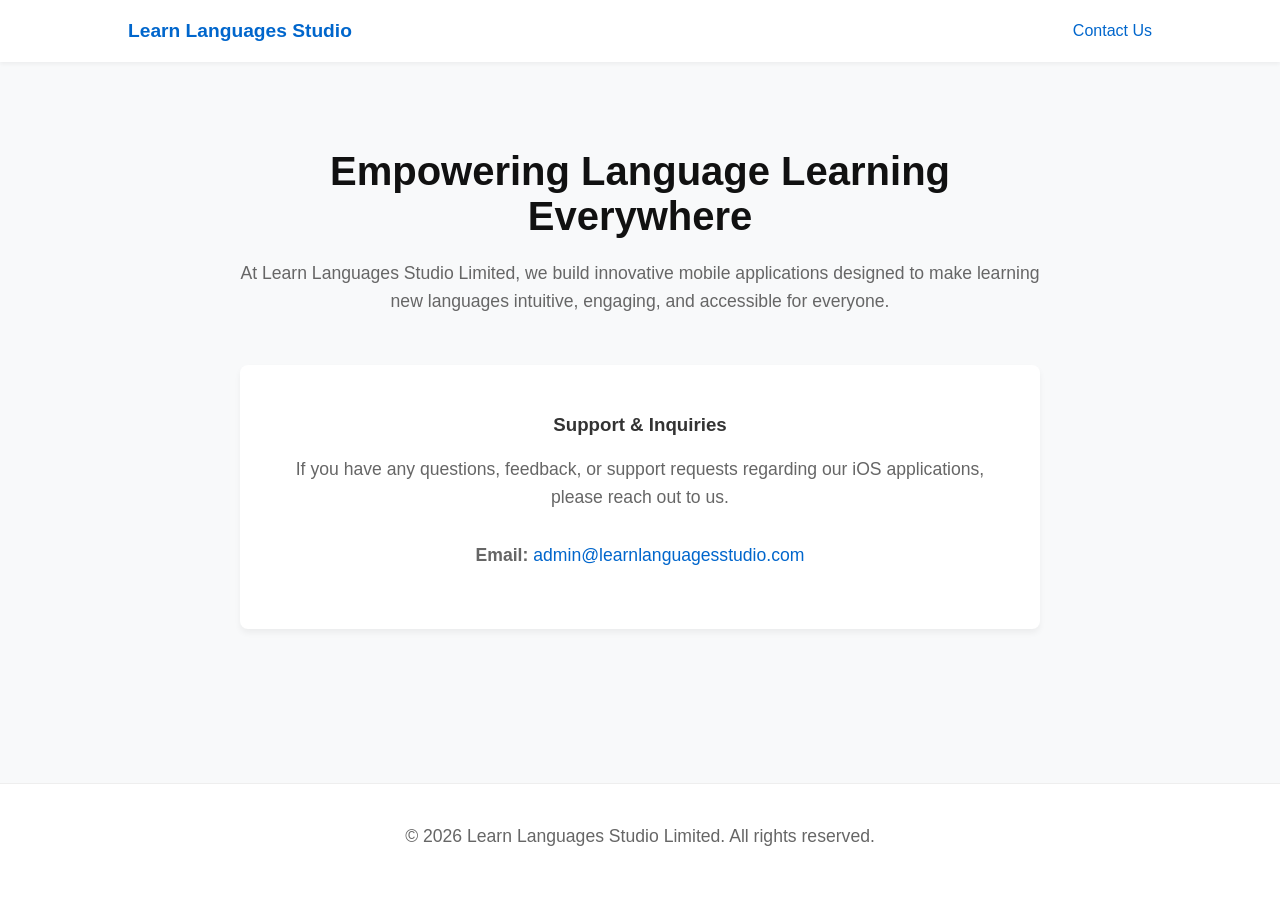
==== index.html @ 4c497c59 "Create index.html" ====
<!DOCTYPE html>
<html lang="en">
<head>
    <meta charset="UTF-8">
    <meta name="viewport" content="width=device-width, initial-scale=1.0">
    <title>Learn Languages Studio Limited</title>
    <style>
        body {
            font-family: -apple-system, BlinkMacSystemFont, "Segoe UI", Roboto, Helvetica, Arial, sans-serif;
            margin: 0;
            padding: 0;
            background-color: #f8f9fa;
            color: #333;
            display: flex;
            flex-direction: column;
            min-height: 100vh;
        }
        header {
            background-color: #ffffff;
            padding: 20px 10%;
            box-shadow: 0 2px 4px rgba(0,0,0,0.05);
            display: flex;
            justify-content: space-between;
            align-items: center;
        }
        .logo {
            font-weight: bold;
            font-size: 1.2rem;
            color: #0066cc;
        }
        .container {
            max-width: 800px;
            margin: 60px auto;
            padding: 0 20px;
            text-align: center;
            flex: 1;
        }
        h1 {
            font-size: 2.5rem;
            margin-bottom: 20px;
            color: #111;
        }
        p {
            font-size: 1.1rem;
            line-height: 1.6;
            color: #666;
            margin-bottom: 30px;
        }
        .contact-box {
            background: #ffffff;
            border-radius: 8px;
            padding: 30px;
            box-shadow: 0 4px 6px rgba(0,0,0,0.05);
            display: inline-block;
            margin-top: 20px;
        }
        footer {
            text-align: center;
            padding: 20px;
            font-size: 0.9rem;
            color: #888;
            border-top: 1px solid #eee;
            background: #fff;
        }
        a {
            color: #0066cc;
            text-decoration: none;
        }
        a:hover {
            text-decoration: underline;
        }
    </style>
</head>
<body>

    <header>
        <div class="logo">Learn Languages Studio</div>
        <div><a href="mailto:admin@learnlanguagesstudio.com">Contact Us</a></div>
    </header>

    <div class="container">
        <h1>Empowering Language Learning Everywhere</h1>
        <p>At Learn Languages Studio Limited, we build innovative mobile applications designed to make learning new languages intuitive, engaging, and accessible for everyone.</p>
        
        <div class="contact-box">
            <h3>Support & Inquiries</h3>
            <p>If you have any questions, feedback, or support requests regarding our iOS applications, please reach out to us.</p>
            <p><strong>Email:</strong> <a href="mailto:admin@learnlanguagesstudio.com">admin@learnlanguagesstudio.com</a></p>
        </div>
    </div>

    <footer>
        <p>&copy; 2026 Learn Languages Studio Limited. All rights reserved.</p>
    </footer>

</body>
</html>
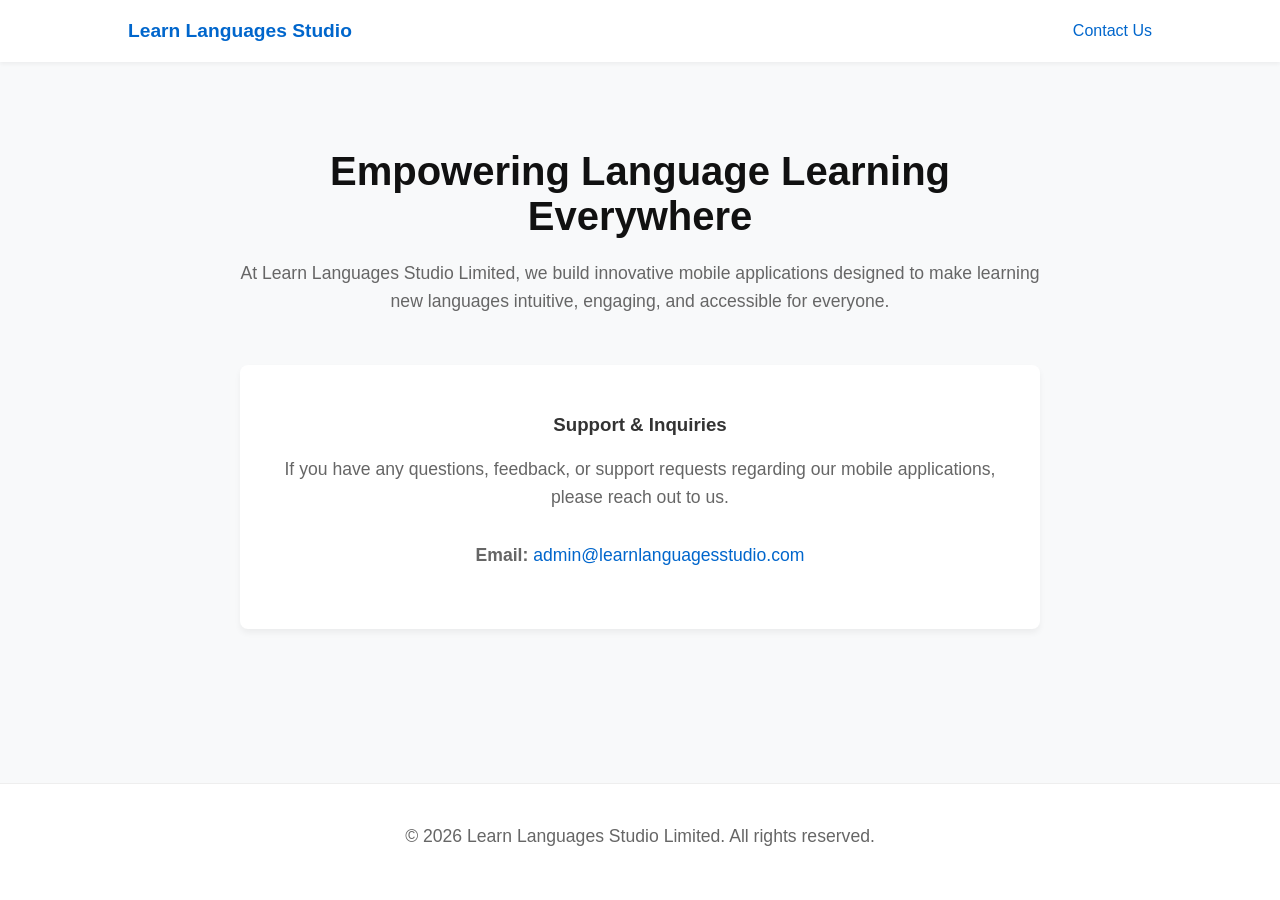
==== commit 78826b15: "Update index.html" ====
--- a/index.html
+++ b/index.html
@@ -84,7 +84,7 @@
         
         <div class="contact-box">
             <h3>Support & Inquiries</h3>
-            <p>If you have any questions, feedback, or support requests regarding our iOS applications, please reach out to us.</p>
+            <p>If you have any questions, feedback, or support requests regarding our mobile applications, please reach out to us.</p>
             <p><strong>Email:</strong> <a href="mailto:admin@learnlanguagesstudio.com">admin@learnlanguagesstudio.com</a></p>
         </div>
     </div>
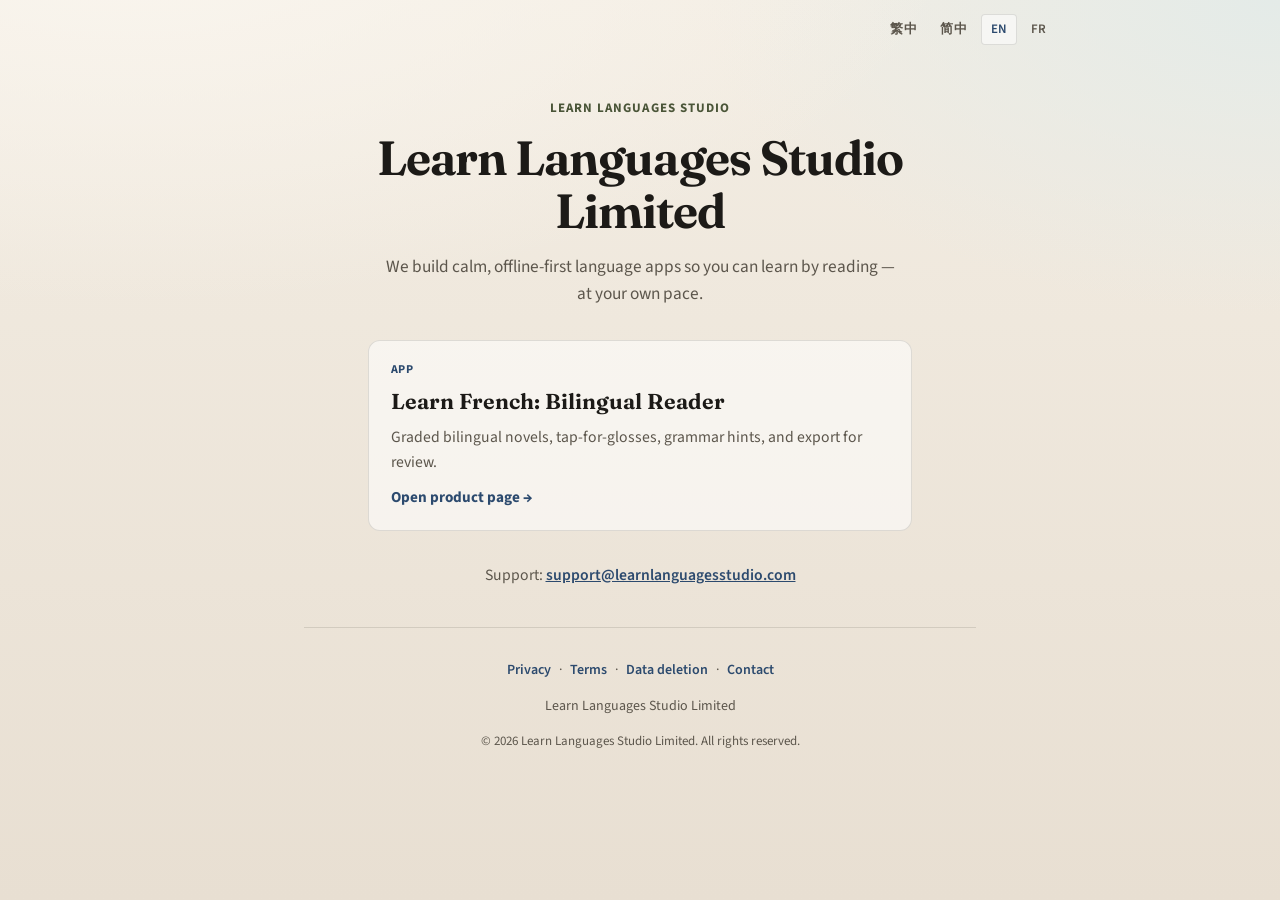
==== commit c58d570f: "Add files via upload" ====
--- a/index.html
+++ b/index.html
@@ -1,97 +1,89 @@
 <!DOCTYPE html>
 <html lang="en">
-<head>
-    <meta charset="UTF-8">
-    <meta name="viewport" content="width=device-width, initial-scale=1.0">
-    <title>Learn Languages Studio Limited</title>
-    <style>
-        body {
-            font-family: -apple-system, BlinkMacSystemFont, "Segoe UI", Roboto, Helvetica, Arial, sans-serif;
-            margin: 0;
-            padding: 0;
-            background-color: #f8f9fa;
-            color: #333;
-            display: flex;
-            flex-direction: column;
-            min-height: 100vh;
-        }
-        header {
-            background-color: #ffffff;
-            padding: 20px 10%;
-            box-shadow: 0 2px 4px rgba(0,0,0,0.05);
-            display: flex;
-            justify-content: space-between;
-            align-items: center;
-        }
-        .logo {
-            font-weight: bold;
-            font-size: 1.2rem;
-            color: #0066cc;
-        }
-        .container {
-            max-width: 800px;
-            margin: 60px auto;
-            padding: 0 20px;
-            text-align: center;
-            flex: 1;
-        }
-        h1 {
-            font-size: 2.5rem;
-            margin-bottom: 20px;
-            color: #111;
-        }
-        p {
-            font-size: 1.1rem;
-            line-height: 1.6;
-            color: #666;
-            margin-bottom: 30px;
-        }
-        .contact-box {
-            background: #ffffff;
-            border-radius: 8px;
-            padding: 30px;
-            box-shadow: 0 4px 6px rgba(0,0,0,0.05);
-            display: inline-block;
-            margin-top: 20px;
-        }
-        footer {
-            text-align: center;
-            padding: 20px;
-            font-size: 0.9rem;
-            color: #888;
-            border-top: 1px solid #eee;
-            background: #fff;
-        }
-        a {
-            color: #0066cc;
-            text-decoration: none;
-        }
-        a:hover {
-            text-decoration: underline;
-        }
-    </style>
-</head>
-<body>
-
-    <header>
-        <div class="logo">Learn Languages Studio</div>
-        <div><a href="mailto:admin@learnlanguagesstudio.com">Contact Us</a></div>
+  <head>
+    <meta charset="utf-8" />
+    <meta name="viewport" content="width=device-width, initial-scale=1" />
+    <meta
+      name="description"
+      content="Learn Languages Studio Limited — language-learning apps for curious readers."
+    />
+    <title>Learn Languages Studio</title>
+    <link rel="preconnect" href="https://fonts.googleapis.com" />
+    <link rel="preconnect" href="https://fonts.gstatic.com" crossorigin />
+    <link
+      href="https://fonts.googleapis.com/css2?family=Fraunces:opsz,wght@9..144,550;9..144,650&family=Source+Sans+3:wght@400;600;700&display=swap"
+      rel="stylesheet"
+    />
+    <link rel="stylesheet" href="styles.css" />
+  </head>
+  <body>
+    <header class="site-header">
+      <nav class="lang-switch" aria-label="Language">
+        <button type="button" class="lang-btn" data-locale="cht" aria-pressed="false">繁中</button>
+        <button type="button" class="lang-btn" data-locale="chs" aria-pressed="false">简中</button>
+        <button type="button" class="lang-btn" data-locale="en" aria-pressed="true">EN</button>
+        <button type="button" class="lang-btn" data-locale="fr" aria-pressed="false">FR</button>
+      </nav>
     </header>
 
-    <div class="container">
-        <h1>Empowering Language Learning Everywhere</h1>
-        <p>At Learn Languages Studio Limited, we build innovative mobile applications designed to make learning new languages intuitive, engaging, and accessible for everyone.</p>
-        
-        <div class="contact-box">
-            <h3>Support & Inquiries</h3>
-            <p>If you have any questions, feedback, or support requests regarding our mobile applications, please reach out to us.</p>
-            <p><strong>Email:</strong> <a href="mailto:admin@learnlanguagesstudio.com">admin@learnlanguagesstudio.com</a></p>
-        </div>
-    </div>
+    <main>
+      <section class="studio-hero">
+        <p class="studio-kicker" data-i18n="kicker">Learn Languages Studio</p>
+        <h1 class="studio-brand" data-i18n="brand">Learn Languages Studio Limited</h1>
+        <p class="studio-lead" data-i18n="lead">
+          We build calm, offline-first language apps so you can learn by reading — at your own pace.
+        </p>
 
-    <footer>
-        <p>&copy; 2026 Learn Languages Studio Limited. All rights reserved.</p>
+        <a class="product-card" href="https://learnlanguagesstudio.com/frenchbooks/">
+          <p class="product-card__eyebrow" data-i18n="productEyebrow">App</p>
+          <h2 class="product-card__title" data-i18n="productTitle">
+            Learn French: Bilingual Reader
+          </h2>
+          <p class="product-card__body" data-i18n="productBody">
+            Graded bilingual novels, tap-for-glosses, grammar hints, and export for review.
+          </p>
+          <p class="product-card__cta" data-i18n="productCta">Open product page →</p>
+        </a>
+
+        <p class="studio-contact">
+          <span data-i18n="contactLabel">Support</span>:
+          <a href="mailto:support@learnlanguagesstudio.com?subject=%5BStudio%20Contact%5D"
+            >support@learnlanguagesstudio.com</a
+          >
+        </p>
+      </section>
+    </main>
+
+    <footer class="site-footer">
+      <nav class="footer-links" aria-label="Legal">
+        <a
+          href="https://learnlanguagesstudio.com/frenchbooks/privacy.html"
+          data-i18n="linkPrivacy"
+          >Privacy</a
+        >
+        <span aria-hidden="true">·</span>
+        <a
+          href="https://learnlanguagesstudio.com/frenchbooks/terms.html"
+          data-i18n="linkTerms"
+          >Terms</a
+        >
+        <span aria-hidden="true">·</span>
+        <a
+          href="https://learnlanguagesstudio.com/frenchbooks/data-deletion.html"
+          data-i18n="linkDeletion"
+          >Data deletion</a
+        >
+        <span aria-hidden="true">·</span>
+        <a
+          href="mailto:support@learnlanguagesstudio.com?subject=%5BStudio%20Contact%5D"
+          data-i18n="linkContact"
+          >Contact</a
+        >
+      </nav>
+      <p data-i18n="footer">Learn Languages Studio Limited</p>
+      <p class="footer-copy">© 2026 Learn Languages Studio Limited. All rights reserved.</p>
     </footer>
 
-</body>
+    <script src="app.js"></script>
+  </body>
 </html>
--- a/styles.css
+++ b/styles.css
@@ -0,0 +1,429 @@
+:root {
+  --bg: #f3ede3;
+  --bg-deep: #e8dfd2;
+  --ink: #1c1a17;
+  --ink-soft: #5c564c;
+  --accent: #2c4a6e;
+  --accent-hover: #1f3856;
+  --olive: #4a5538;
+  --olive-hover: #3a442c;
+  --line: rgba(28, 26, 23, 0.12);
+  --disabled: #9a9388;
+  --font-display: "Fraunces", "Source Serif 4", Georgia, serif;
+  --font-body: "Source Sans 3", "Source Sans Pro", system-ui, sans-serif;
+  --max: 42rem;
+  --pad: clamp(1.25rem, 4vw, 2rem);
+}
+
+*,
+*::before,
+*::after {
+  box-sizing: border-box;
+}
+
+html {
+  scroll-behavior: smooth;
+}
+
+body {
+  margin: 0;
+  min-height: 100vh;
+  font-family: var(--font-body);
+  font-size: 1.0625rem;
+  line-height: 1.55;
+  color: var(--ink);
+  background:
+    radial-gradient(ellipse 120% 80% at 10% -10%, #faf6ef 0%, transparent 55%),
+    radial-gradient(ellipse 90% 70% at 100% 0%, #e4ebe8 0%, transparent 50%),
+    linear-gradient(180deg, var(--bg) 0%, var(--bg-deep) 100%);
+}
+
+a {
+  color: var(--accent);
+}
+
+.site-header {
+  display: flex;
+  align-items: center;
+  justify-content: flex-end;
+  padding: 0.85rem var(--pad);
+  max-width: 56rem;
+  margin: 0 auto;
+}
+
+.lang-switch {
+  display: flex;
+  flex-wrap: wrap;
+  gap: 0.25rem;
+  justify-content: flex-end;
+}
+
+.lang-btn {
+  appearance: none;
+  border: 1px solid transparent;
+  background: transparent;
+  color: var(--ink-soft);
+  font-family: var(--font-body);
+  font-size: 0.8125rem;
+  font-weight: 600;
+  letter-spacing: 0.02em;
+  padding: 0.35rem 0.55rem;
+  border-radius: 4px;
+  cursor: pointer;
+}
+
+.lang-btn:hover {
+  color: var(--ink);
+  background: rgba(28, 26, 23, 0.05);
+}
+
+.lang-btn[aria-pressed="true"] {
+  color: var(--accent);
+  border-color: var(--line);
+  background: rgba(255, 255, 255, 0.55);
+}
+
+.hero {
+  max-width: var(--max);
+  margin: 0 auto;
+  padding: 1.5rem var(--pad) 2.5rem;
+  text-align: center;
+}
+
+.brand {
+  margin: 0 0 1.25rem;
+  font-family: var(--font-display);
+  font-size: clamp(2rem, 7vw, 2.85rem);
+  font-weight: 650;
+  line-height: 1.15;
+  letter-spacing: -0.02em;
+  color: var(--ink);
+}
+
+.headline {
+  margin: 0 0 0.75rem;
+  font-family: var(--font-display);
+  font-size: clamp(1.2rem, 3.5vw, 1.45rem);
+  font-weight: 550;
+  line-height: 1.35;
+  color: var(--accent);
+}
+
+.lead {
+  margin: 0 auto 1.75rem;
+  max-width: 34rem;
+  color: var(--ink-soft);
+  font-size: 1.05rem;
+}
+
+.store-row {
+  display: flex;
+  flex-direction: column;
+  gap: 0.75rem;
+  margin: 0 auto 2.75rem;
+  max-width: 22rem;
+}
+
+@media (min-width: 560px) {
+  .store-row {
+    flex-direction: row;
+    max-width: 100%;
+    justify-content: center;
+  }
+}
+
+.store-btn {
+  display: inline-flex;
+  align-items: center;
+  justify-content: center;
+  gap: 0.65rem;
+  min-height: 3.5rem;
+  padding: 0.85rem 1.35rem;
+  border-radius: 10px;
+  border: none;
+  text-decoration: none;
+  font-family: var(--font-body);
+  font-size: 1.05rem;
+  font-weight: 700;
+  letter-spacing: 0.01em;
+  color: #faf8f5;
+  cursor: pointer;
+  transition: background 0.15s ease, opacity 0.15s ease;
+  flex: 1 1 0;
+  min-width: 0;
+}
+
+.store-btn--play {
+  background: var(--accent);
+}
+
+.store-btn--play:hover:not([aria-disabled="true"]) {
+  background: var(--accent-hover);
+}
+
+.store-btn--ios {
+  background: var(--olive);
+}
+
+.store-btn--ios:hover:not([aria-disabled="true"]) {
+  background: var(--olive-hover);
+}
+
+.store-btn[aria-disabled="true"] {
+  background: var(--disabled);
+  cursor: not-allowed;
+  opacity: 0.92;
+  pointer-events: none;
+}
+
+.store-btn__icon {
+  flex-shrink: 0;
+  width: 1.35rem;
+  height: 1.35rem;
+}
+
+.store-btn__text {
+  display: flex;
+  flex-direction: column;
+  align-items: flex-start;
+  line-height: 1.2;
+  text-align: left;
+}
+
+.store-btn__label {
+  font-size: 0.7rem;
+  font-weight: 600;
+  opacity: 0.85;
+  text-transform: uppercase;
+  letter-spacing: 0.04em;
+}
+
+.store-btn__name {
+  font-size: 1.05rem;
+}
+
+.features {
+  margin: 0;
+  padding: 0;
+  list-style: none;
+  text-align: left;
+  border-top: 1px solid var(--line);
+  padding-top: 1.75rem;
+}
+
+.features li {
+  margin: 0 0 1rem;
+  padding-left: 0;
+  color: var(--ink);
+}
+
+.features li:last-child {
+  margin-bottom: 0;
+}
+
+.features strong {
+  display: block;
+  font-family: var(--font-display);
+  font-size: 1.05rem;
+  font-weight: 600;
+  margin-bottom: 0.2rem;
+  color: var(--ink);
+}
+
+.features span {
+  color: var(--ink-soft);
+  font-size: 0.98rem;
+}
+
+.site-footer {
+  max-width: var(--max);
+  margin: 0 auto;
+  padding: 2rem var(--pad) 2.5rem;
+  text-align: center;
+  font-size: 0.875rem;
+  color: var(--ink-soft);
+  border-top: 1px solid var(--line);
+}
+
+.site-header--legal {
+  justify-content: space-between;
+  gap: 1rem;
+}
+
+.home-link {
+  font-weight: 600;
+  font-size: 0.9rem;
+  text-decoration: none;
+  color: var(--ink);
+  flex: 1 1 auto;
+  min-width: 0;
+  line-height: 1.25;
+}
+
+.home-link:hover {
+  color: var(--accent);
+}
+
+.footer-links {
+  display: flex;
+  flex-wrap: wrap;
+  gap: 0.35rem 0.5rem;
+  justify-content: center;
+  align-items: center;
+  margin-bottom: 0.65rem;
+}
+
+.footer-links a {
+  color: var(--accent);
+  text-decoration: none;
+  font-weight: 600;
+}
+
+.footer-links a:hover {
+  text-decoration: underline;
+}
+
+.footer-copy {
+  margin: 0.35rem 0 0;
+  font-size: 0.8125rem;
+}
+
+.legal-main {
+  max-width: var(--max);
+  margin: 0 auto;
+  padding: 0.5rem var(--pad) 2rem;
+}
+
+.legal-doc h1 {
+  font-family: var(--font-body);
+  font-size: clamp(1.6rem, 4vw, 2rem);
+  font-weight: 700;
+  margin: 0 0 0.5rem;
+  color: var(--ink);
+  letter-spacing: -0.01em;
+}
+
+.legal-doc h2 {
+  font-family: var(--font-body);
+  font-size: 1.15rem;
+  font-weight: 700;
+  margin: 1.5rem 0 0.5rem;
+}
+
+.legal-doc p,
+.legal-doc li {
+  color: var(--ink);
+  font-size: 0.98rem;
+}
+
+.legal-doc ul {
+  padding-left: 1.25rem;
+}
+
+.legal-meta {
+  color: var(--ink-soft) !important;
+  font-size: 0.9rem !important;
+  margin-bottom: 0.75rem !important;
+}
+
+.legal-note {
+  background: rgba(44, 74, 110, 0.08);
+  border-left: 3px solid var(--accent);
+  padding: 0.65rem 0.85rem;
+  margin: 0 0 1rem;
+}
+
+/* Studio root (learnlanguagesstudio.com/) */
+.studio-hero {
+  max-width: 40rem;
+  margin: 0 auto;
+  padding: 2.5rem var(--pad) 1.5rem;
+  text-align: center;
+}
+
+.studio-kicker {
+  margin: 0 0 0.75rem;
+  font-size: 0.8125rem;
+  font-weight: 700;
+  letter-spacing: 0.08em;
+  text-transform: uppercase;
+  color: var(--olive);
+}
+
+.studio-brand {
+  margin: 0 0 1rem;
+  font-family: var(--font-display);
+  font-size: clamp(2.1rem, 7vw, 3rem);
+  font-weight: 650;
+  line-height: 1.12;
+  letter-spacing: -0.02em;
+  color: var(--ink);
+}
+
+.studio-lead {
+  margin: 0 auto 2rem;
+  max-width: 32rem;
+  color: var(--ink-soft);
+  font-size: 1.08rem;
+}
+
+.product-card {
+  display: block;
+  text-align: left;
+  text-decoration: none;
+  color: inherit;
+  max-width: 34rem;
+  margin: 0 auto 2rem;
+  padding: 1.25rem 1.35rem;
+  border: 1px solid var(--line);
+  border-radius: 12px;
+  background: rgba(255, 255, 255, 0.55);
+  transition: border-color 0.15s ease, background 0.15s ease;
+}
+
+.product-card:hover {
+  border-color: rgba(44, 74, 110, 0.35);
+  background: rgba(255, 255, 255, 0.78);
+}
+
+.product-card__eyebrow {
+  margin: 0 0 0.35rem;
+  font-size: 0.75rem;
+  font-weight: 700;
+  letter-spacing: 0.06em;
+  text-transform: uppercase;
+  color: var(--accent);
+}
+
+.product-card__title {
+  margin: 0 0 0.45rem;
+  font-family: var(--font-display);
+  font-size: 1.35rem;
+  font-weight: 650;
+  color: var(--ink);
+}
+
+.product-card__body {
+  margin: 0 0 0.75rem;
+  color: var(--ink-soft);
+  font-size: 0.98rem;
+}
+
+.product-card__cta {
+  margin: 0;
+  font-weight: 700;
+  font-size: 0.95rem;
+  color: var(--accent);
+}
+
+.studio-contact {
+  margin: 0 auto 1rem;
+  max-width: 34rem;
+  text-align: center;
+  color: var(--ink-soft);
+  font-size: 0.98rem;
+}
+
+.studio-contact a {
+  font-weight: 600;
+}
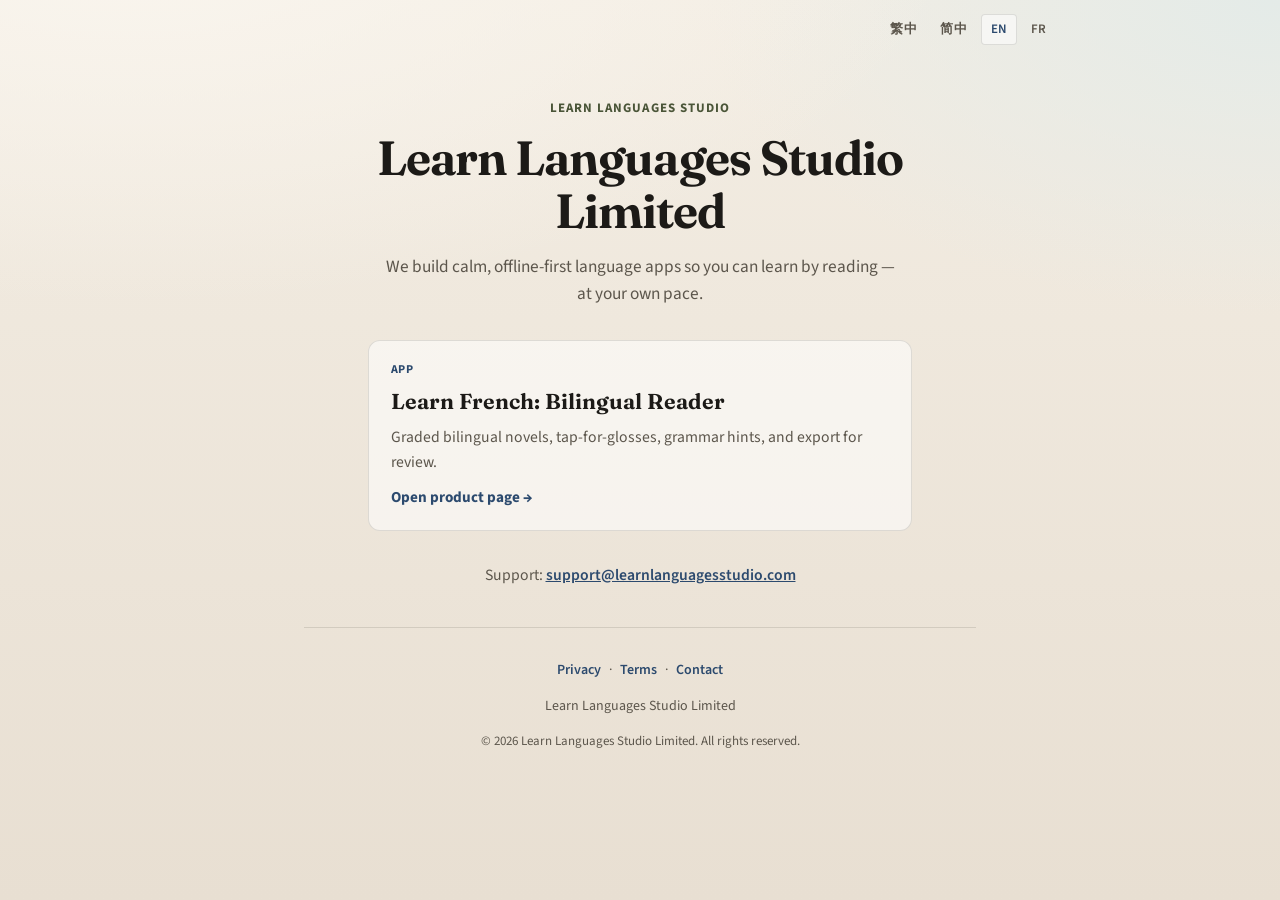
==== commit 51cc51de: "Add files via upload" ====
--- a/index.html
+++ b/index.html
@@ -69,12 +69,6 @@
         >
         <span aria-hidden="true">·</span>
         <a
-          href="https://learnlanguagesstudio.com/frenchbooks/data-deletion.html"
-          data-i18n="linkDeletion"
-          >Data deletion</a
-        >
-        <span aria-hidden="true">·</span>
-        <a
           href="mailto:support@learnlanguagesstudio.com?subject=%5BStudio%20Contact%5D"
           data-i18n="linkContact"
           >Contact</a
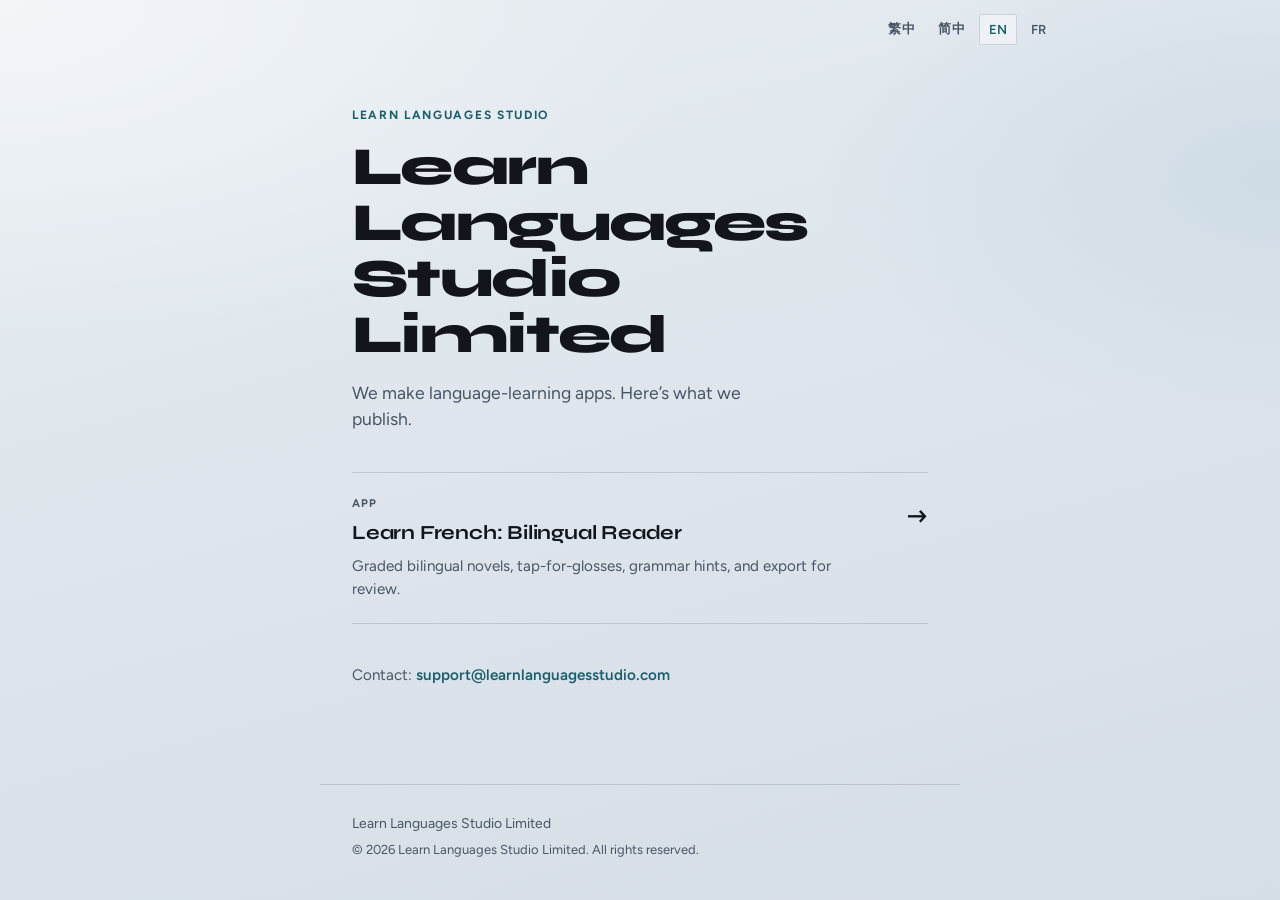
==== commit a31be78f: "Add files via upload" ====
--- a/index.html
+++ b/index.html
@@ -5,13 +5,13 @@
     <meta name="viewport" content="width=device-width, initial-scale=1" />
     <meta
       name="description"
-      content="Learn Languages Studio Limited — language-learning apps for curious readers."
+      content="Learn Languages Studio Limited — language-learning apps."
     />
     <title>Learn Languages Studio</title>
     <link rel="preconnect" href="https://fonts.googleapis.com" />
     <link rel="preconnect" href="https://fonts.gstatic.com" crossorigin />
     <link
-      href="https://fonts.googleapis.com/css2?family=Fraunces:opsz,wght@9..144,550;9..144,650&family=Source+Sans+3:wght@400;600;700&display=swap"
+      href="https://fonts.googleapis.com/css2?family=Figtree:wght@400;600;700&family=Syne:wght@600;700;800&display=swap"
       rel="stylesheet"
     />
     <link rel="stylesheet" href="styles.css" />
@@ -31,22 +31,26 @@
         <p class="studio-kicker" data-i18n="kicker">Learn Languages Studio</p>
         <h1 class="studio-brand" data-i18n="brand">Learn Languages Studio Limited</h1>
         <p class="studio-lead" data-i18n="lead">
-          We build calm, offline-first language apps so you can learn by reading — at your own pace.
+          We make language-learning apps. Here’s what we publish.
         </p>
 
-        <a class="product-card" href="https://learnlanguagesstudio.com/frenchbooks/">
-          <p class="product-card__eyebrow" data-i18n="productEyebrow">App</p>
-          <h2 class="product-card__title" data-i18n="productTitle">
-            Learn French: Bilingual Reader
-          </h2>
-          <p class="product-card__body" data-i18n="productBody">
-            Graded bilingual novels, tap-for-glosses, grammar hints, and export for review.
-          </p>
-          <p class="product-card__cta" data-i18n="productCta">Open product page →</p>
-        </a>
+        <div class="product-list" aria-label="Apps">
+          <a class="product-row" href="https://learnlanguagesstudio.com/frenchbooks/">
+            <div class="product-row__text">
+              <p class="product-row__eyebrow" data-i18n="productEyebrow">App</p>
+              <h2 class="product-row__title" data-i18n="productTitle">
+                Learn French: Bilingual Reader
+              </h2>
+              <p class="product-row__body" data-i18n="productBody">
+                Graded bilingual novels, tap-for-glosses, grammar hints, and export for review.
+              </p>
+            </div>
+            <span class="product-row__cta" data-i18n="productCta" aria-hidden="true">→</span>
+          </a>
+        </div>
 
         <p class="studio-contact">
-          <span data-i18n="contactLabel">Support</span>:
+          <span data-i18n="contactLabel">Contact</span>:
           <a href="mailto:support@learnlanguagesstudio.com?subject=%5BStudio%20Contact%5D"
             >support@learnlanguagesstudio.com</a
           >
@@ -55,25 +59,6 @@
     </main>
 
     <footer class="site-footer">
-      <nav class="footer-links" aria-label="Legal">
-        <a
-          href="https://learnlanguagesstudio.com/frenchbooks/privacy.html"
-          data-i18n="linkPrivacy"
-          >Privacy</a
-        >
-        <span aria-hidden="true">·</span>
-        <a
-          href="https://learnlanguagesstudio.com/frenchbooks/terms.html"
-          data-i18n="linkTerms"
-          >Terms</a
-        >
-        <span aria-hidden="true">·</span>
-        <a
-          href="mailto:support@learnlanguagesstudio.com?subject=%5BStudio%20Contact%5D"
-          data-i18n="linkContact"
-          >Contact</a
-        >
-      </nav>
       <p data-i18n="footer">Learn Languages Studio Limited</p>
       <p class="footer-copy">© 2026 Learn Languages Studio Limited. All rights reserved.</p>
     </footer>
--- a/styles.css
+++ b/styles.css
@@ -1,17 +1,14 @@
 :root {
-  --bg: #f3ede3;
-  --bg-deep: #e8dfd2;
-  --ink: #1c1a17;
-  --ink-soft: #5c564c;
-  --accent: #2c4a6e;
-  --accent-hover: #1f3856;
-  --olive: #4a5538;
-  --olive-hover: #3a442c;
-  --line: rgba(28, 26, 23, 0.12);
-  --disabled: #9a9388;
-  --font-display: "Fraunces", "Source Serif 4", Georgia, serif;
-  --font-body: "Source Sans 3", "Source Sans Pro", system-ui, sans-serif;
-  --max: 42rem;
+  --bg: #e6ecf1;
+  --bg-deep: #d5dde6;
+  --ink: #12161c;
+  --ink-soft: #4a5564;
+  --accent: #1a5f6e;
+  --accent-hover: #134852;
+  --line: rgba(18, 22, 28, 0.14);
+  --font-display: "Syne", "Avenir Next", "Segoe UI", sans-serif;
+  --font-body: "Figtree", "Avenir Next", "Segoe UI", sans-serif;
+  --max: 40rem;
   --pad: clamp(1.25rem, 4vw, 2rem);
 }
 
@@ -28,18 +25,24 @@
 body {
   margin: 0;
   min-height: 100vh;
+  display: flex;
+  flex-direction: column;
   font-family: var(--font-body);
   font-size: 1.0625rem;
   line-height: 1.55;
   color: var(--ink);
   background:
-    radial-gradient(ellipse 120% 80% at 10% -10%, #faf6ef 0%, transparent 55%),
-    radial-gradient(ellipse 90% 70% at 100% 0%, #e4ebe8 0%, transparent 50%),
-    linear-gradient(180deg, var(--bg) 0%, var(--bg-deep) 100%);
+    radial-gradient(ellipse 100% 70% at 0% 0%, #f2f6f9 0%, transparent 55%),
+    radial-gradient(ellipse 80% 60% at 100% 20%, #cfdce6 0%, transparent 45%),
+    linear-gradient(165deg, var(--bg) 0%, var(--bg-deep) 100%);
 }
 
 a {
   color: var(--accent);
+}
+
+main {
+  flex: 1 0 auto;
 }
 
 .site-header {
@@ -49,6 +52,7 @@
   padding: 0.85rem var(--pad);
   max-width: 56rem;
   margin: 0 auto;
+  width: 100%;
 }
 
 .lang-switch {
@@ -68,362 +72,167 @@
   font-weight: 600;
   letter-spacing: 0.02em;
   padding: 0.35rem 0.55rem;
-  border-radius: 4px;
+  border-radius: 2px;
   cursor: pointer;
 }
 
 .lang-btn:hover {
   color: var(--ink);
-  background: rgba(28, 26, 23, 0.05);
+  background: rgba(18, 22, 28, 0.05);
 }
 
 .lang-btn[aria-pressed="true"] {
   color: var(--accent);
   border-color: var(--line);
-  background: rgba(255, 255, 255, 0.55);
-}
-
-.hero {
+  background: rgba(255, 255, 255, 0.45);
+}
+
+.studio-hero {
   max-width: var(--max);
   margin: 0 auto;
-  padding: 1.5rem var(--pad) 2.5rem;
-  text-align: center;
-}
-
-.brand {
-  margin: 0 0 1.25rem;
+  padding: 3rem var(--pad) 2rem;
+}
+
+.studio-kicker {
+  margin: 0 0 0.85rem;
+  font-family: var(--font-body);
+  font-size: 0.75rem;
+  font-weight: 700;
+  letter-spacing: 0.14em;
+  text-transform: uppercase;
+  color: var(--accent);
+}
+
+.studio-brand {
+  margin: 0 0 1rem;
   font-family: var(--font-display);
-  font-size: clamp(2rem, 7vw, 2.85rem);
-  font-weight: 650;
-  line-height: 1.15;
-  letter-spacing: -0.02em;
-  color: var(--ink);
-}
-
-.headline {
-  margin: 0 0 0.75rem;
+  font-size: clamp(2.35rem, 8vw, 3.35rem);
+  font-weight: 800;
+  line-height: 1.05;
+  letter-spacing: -0.03em;
+  color: var(--ink);
+}
+
+.studio-lead {
+  margin: 0 0 2.5rem;
+  max-width: 28rem;
+  color: var(--ink-soft);
+  font-size: 1.1rem;
+  line-height: 1.5;
+}
+
+.product-list {
+  border-top: 1px solid var(--line);
+  margin: 0 0 2.5rem;
+}
+
+.product-row {
+  display: flex;
+  align-items: flex-start;
+  justify-content: space-between;
+  gap: 1rem;
+  padding: 1.35rem 0;
+  border-bottom: 1px solid var(--line);
+  text-decoration: none;
+  color: inherit;
+  transition: color 0.15s ease;
+}
+
+.product-row:hover .product-row__title,
+.product-row:hover .product-row__cta {
+  color: var(--accent);
+}
+
+.product-row:focus-visible {
+  outline: 2px solid var(--accent);
+  outline-offset: 4px;
+}
+
+.product-row__text {
+  min-width: 0;
+}
+
+.product-row__eyebrow {
+  margin: 0 0 0.3rem;
+  font-size: 0.7rem;
+  font-weight: 700;
+  letter-spacing: 0.1em;
+  text-transform: uppercase;
+  color: var(--ink-soft);
+}
+
+.product-row__title {
+  margin: 0 0 0.4rem;
   font-family: var(--font-display);
-  font-size: clamp(1.2rem, 3.5vw, 1.45rem);
-  font-weight: 550;
-  line-height: 1.35;
-  color: var(--accent);
-}
-
-.lead {
-  margin: 0 auto 1.75rem;
-  max-width: 34rem;
-  color: var(--ink-soft);
-  font-size: 1.05rem;
-}
-
-.store-row {
-  display: flex;
-  flex-direction: column;
-  gap: 0.75rem;
-  margin: 0 auto 2.75rem;
-  max-width: 22rem;
-}
-
-@media (min-width: 560px) {
-  .store-row {
-    flex-direction: row;
-    max-width: 100%;
-    justify-content: center;
-  }
-}
-
-.store-btn {
-  display: inline-flex;
-  align-items: center;
-  justify-content: center;
-  gap: 0.65rem;
-  min-height: 3.5rem;
-  padding: 0.85rem 1.35rem;
-  border-radius: 10px;
-  border: none;
+  font-size: 1.25rem;
+  font-weight: 700;
+  letter-spacing: -0.01em;
+  color: var(--ink);
+  transition: color 0.15s ease;
+}
+
+.product-row__body {
+  margin: 0;
+  color: var(--ink-soft);
+  font-size: 0.95rem;
+  max-width: 32rem;
+}
+
+.product-row__cta {
+  flex-shrink: 0;
+  margin-top: 0.15rem;
+  font-family: var(--font-display);
+  font-size: 1.5rem;
+  font-weight: 700;
+  color: var(--ink);
+  transition: color 0.15s ease, transform 0.15s ease;
+}
+
+.product-row:hover .product-row__cta {
+  transform: translateX(0.2rem);
+}
+
+.studio-contact {
+  margin: 0;
+  color: var(--ink-soft);
+  font-size: 0.95rem;
+}
+
+.studio-contact a {
+  font-weight: 600;
   text-decoration: none;
-  font-family: var(--font-body);
-  font-size: 1.05rem;
-  font-weight: 700;
-  letter-spacing: 0.01em;
-  color: #faf8f5;
-  cursor: pointer;
-  transition: background 0.15s ease, opacity 0.15s ease;
-  flex: 1 1 0;
-  min-width: 0;
-}
-
-.store-btn--play {
-  background: var(--accent);
-}
-
-.store-btn--play:hover:not([aria-disabled="true"]) {
-  background: var(--accent-hover);
-}
-
-.store-btn--ios {
-  background: var(--olive);
-}
-
-.store-btn--ios:hover:not([aria-disabled="true"]) {
-  background: var(--olive-hover);
-}
-
-.store-btn[aria-disabled="true"] {
-  background: var(--disabled);
-  cursor: not-allowed;
-  opacity: 0.92;
-  pointer-events: none;
-}
-
-.store-btn__icon {
-  flex-shrink: 0;
-  width: 1.35rem;
-  height: 1.35rem;
-}
-
-.store-btn__text {
-  display: flex;
-  flex-direction: column;
-  align-items: flex-start;
-  line-height: 1.2;
-  text-align: left;
-}
-
-.store-btn__label {
-  font-size: 0.7rem;
-  font-weight: 600;
-  opacity: 0.85;
-  text-transform: uppercase;
-  letter-spacing: 0.04em;
-}
-
-.store-btn__name {
-  font-size: 1.05rem;
-}
-
-.features {
-  margin: 0;
-  padding: 0;
-  list-style: none;
-  text-align: left;
-  border-top: 1px solid var(--line);
-  padding-top: 1.75rem;
-}
-
-.features li {
-  margin: 0 0 1rem;
-  padding-left: 0;
-  color: var(--ink);
-}
-
-.features li:last-child {
-  margin-bottom: 0;
-}
-
-.features strong {
-  display: block;
-  font-family: var(--font-display);
-  font-size: 1.05rem;
-  font-weight: 600;
-  margin-bottom: 0.2rem;
-  color: var(--ink);
-}
-
-.features span {
-  color: var(--ink-soft);
-  font-size: 0.98rem;
+}
+
+.studio-contact a:hover {
+  text-decoration: underline;
 }
 
 .site-footer {
   max-width: var(--max);
   margin: 0 auto;
-  padding: 2rem var(--pad) 2.5rem;
-  text-align: center;
+  padding: 1.75rem var(--pad) 2.5rem;
+  width: 100%;
+  text-align: left;
   font-size: 0.875rem;
   color: var(--ink-soft);
   border-top: 1px solid var(--line);
 }
 
-.site-header--legal {
-  justify-content: space-between;
-  gap: 1rem;
-}
-
-.home-link {
-  font-weight: 600;
-  font-size: 0.9rem;
-  text-decoration: none;
-  color: var(--ink);
-  flex: 1 1 auto;
-  min-width: 0;
-  line-height: 1.25;
-}
-
-.home-link:hover {
-  color: var(--accent);
-}
-
-.footer-links {
-  display: flex;
-  flex-wrap: wrap;
-  gap: 0.35rem 0.5rem;
-  justify-content: center;
-  align-items: center;
-  margin-bottom: 0.65rem;
-}
-
-.footer-links a {
-  color: var(--accent);
-  text-decoration: none;
-  font-weight: 600;
-}
-
-.footer-links a:hover {
-  text-decoration: underline;
+.site-footer p {
+  margin: 0;
 }
 
 .footer-copy {
-  margin: 0.35rem 0 0;
+  margin-top: 0.35rem !important;
   font-size: 0.8125rem;
 }
 
-.legal-main {
-  max-width: var(--max);
-  margin: 0 auto;
-  padding: 0.5rem var(--pad) 2rem;
-}
-
-.legal-doc h1 {
-  font-family: var(--font-body);
-  font-size: clamp(1.6rem, 4vw, 2rem);
-  font-weight: 700;
-  margin: 0 0 0.5rem;
-  color: var(--ink);
-  letter-spacing: -0.01em;
-}
-
-.legal-doc h2 {
-  font-family: var(--font-body);
-  font-size: 1.15rem;
-  font-weight: 700;
-  margin: 1.5rem 0 0.5rem;
-}
-
-.legal-doc p,
-.legal-doc li {
-  color: var(--ink);
-  font-size: 0.98rem;
-}
-
-.legal-doc ul {
-  padding-left: 1.25rem;
-}
-
-.legal-meta {
-  color: var(--ink-soft) !important;
-  font-size: 0.9rem !important;
-  margin-bottom: 0.75rem !important;
-}
-
-.legal-note {
-  background: rgba(44, 74, 110, 0.08);
-  border-left: 3px solid var(--accent);
-  padding: 0.65rem 0.85rem;
-  margin: 0 0 1rem;
-}
-
-/* Studio root (learnlanguagesstudio.com/) */
-.studio-hero {
-  max-width: 40rem;
-  margin: 0 auto;
-  padding: 2.5rem var(--pad) 1.5rem;
-  text-align: center;
-}
-
-.studio-kicker {
-  margin: 0 0 0.75rem;
-  font-size: 0.8125rem;
-  font-weight: 700;
-  letter-spacing: 0.08em;
-  text-transform: uppercase;
-  color: var(--olive);
-}
-
-.studio-brand {
-  margin: 0 0 1rem;
-  font-family: var(--font-display);
-  font-size: clamp(2.1rem, 7vw, 3rem);
-  font-weight: 650;
-  line-height: 1.12;
-  letter-spacing: -0.02em;
-  color: var(--ink);
-}
-
-.studio-lead {
-  margin: 0 auto 2rem;
-  max-width: 32rem;
-  color: var(--ink-soft);
-  font-size: 1.08rem;
-}
-
-.product-card {
-  display: block;
-  text-align: left;
-  text-decoration: none;
-  color: inherit;
-  max-width: 34rem;
-  margin: 0 auto 2rem;
-  padding: 1.25rem 1.35rem;
-  border: 1px solid var(--line);
-  border-radius: 12px;
-  background: rgba(255, 255, 255, 0.55);
-  transition: border-color 0.15s ease, background 0.15s ease;
-}
-
-.product-card:hover {
-  border-color: rgba(44, 74, 110, 0.35);
-  background: rgba(255, 255, 255, 0.78);
-}
-
-.product-card__eyebrow {
-  margin: 0 0 0.35rem;
-  font-size: 0.75rem;
-  font-weight: 700;
-  letter-spacing: 0.06em;
-  text-transform: uppercase;
-  color: var(--accent);
-}
-
-.product-card__title {
-  margin: 0 0 0.45rem;
-  font-family: var(--font-display);
-  font-size: 1.35rem;
-  font-weight: 650;
-  color: var(--ink);
-}
-
-.product-card__body {
-  margin: 0 0 0.75rem;
-  color: var(--ink-soft);
-  font-size: 0.98rem;
-}
-
-.product-card__cta {
-  margin: 0;
-  font-weight: 700;
-  font-size: 0.95rem;
-  color: var(--accent);
-}
-
-.studio-contact {
-  margin: 0 auto 1rem;
-  max-width: 34rem;
-  text-align: center;
-  color: var(--ink-soft);
-  font-size: 0.98rem;
-}
-
-.studio-contact a {
-  font-weight: 600;
-}
+@media (prefers-reduced-motion: reduce) {
+  .product-row__cta {
+    transition: none;
+  }
+
+  .product-row:hover .product-row__cta {
+    transform: none;
+  }
+}
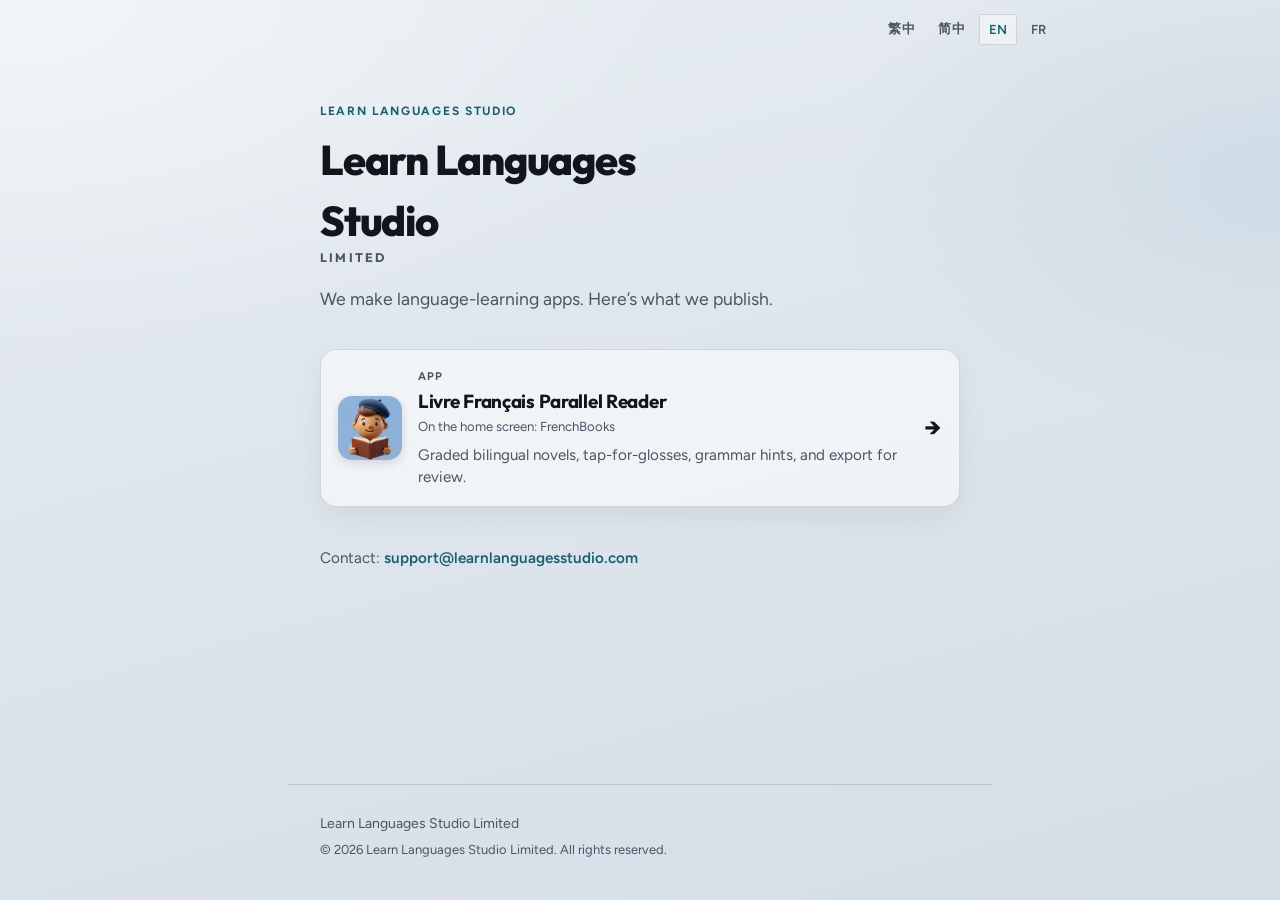
==== commit 3f5d6202: "Add files via upload" ====
--- a/index.html
+++ b/index.html
@@ -8,13 +8,24 @@
       content="Learn Languages Studio Limited — language-learning apps."
     />
     <title>Learn Languages Studio</title>
+    <link rel="icon" type="image/png" href="app-icon.png" />
+    <link rel="apple-touch-icon" href="app-icon.png" />
     <link rel="preconnect" href="https://fonts.googleapis.com" />
     <link rel="preconnect" href="https://fonts.gstatic.com" crossorigin />
     <link
-      href="https://fonts.googleapis.com/css2?family=Figtree:wght@400;600;700&family=Syne:wght@600;700;800&display=swap"
+      href="https://fonts.googleapis.com/css2?family=Figtree:wght@400;600;700&family=Outfit:wght@700;800&display=swap"
       rel="stylesheet"
     />
     <link rel="stylesheet" href="styles.css" />
+    <script type="application/ld+json">
+      {
+        "@context": "https://schema.org",
+        "@type": "Organization",
+        "name": "Learn Languages Studio Limited",
+        "url": "https://learnlanguagesstudio.com/",
+        "email": "support@learnlanguagesstudio.com"
+      }
+    </script>
   </head>
   <body>
     <header class="site-header">
@@ -29,18 +40,32 @@
     <main>
       <section class="studio-hero">
         <p class="studio-kicker" data-i18n="kicker">Learn Languages Studio</p>
-        <h1 class="studio-brand" data-i18n="brand">Learn Languages Studio Limited</h1>
+        <h1 class="studio-brand">
+          <span class="studio-brand__name">Learn Languages</span>
+          <span class="studio-brand__studio">Studio</span>
+          <span class="studio-brand__legal">Limited</span>
+        </h1>
         <p class="studio-lead" data-i18n="lead">
           We make language-learning apps. Here’s what we publish.
         </p>
 
         <div class="product-list" aria-label="Apps">
           <a class="product-row" href="https://learnlanguagesstudio.com/frenchbooks/">
+            <img
+              class="product-row__icon"
+              src="app-icon.png"
+              width="64"
+              height="64"
+              alt=""
+            />
             <div class="product-row__text">
               <p class="product-row__eyebrow" data-i18n="productEyebrow">App</p>
               <h2 class="product-row__title" data-i18n="productTitle">
-                Learn French: Bilingual Reader
+                Livre Français Parallel Reader
               </h2>
+              <p class="product-row__alias" data-i18n="productDesktop">
+                On the home screen: FrenchBooks
+              </p>
               <p class="product-row__body" data-i18n="productBody">
                 Graded bilingual novels, tap-for-glosses, grammar hints, and export for review.
               </p>
--- a/styles.css
+++ b/styles.css
@@ -6,9 +6,9 @@
   --accent: #1a5f6e;
   --accent-hover: #134852;
   --line: rgba(18, 22, 28, 0.14);
-  --font-display: "Syne", "Avenir Next", "Segoe UI", sans-serif;
+  --font-display: "Outfit", "Avenir Next", "Segoe UI", sans-serif;
   --font-body: "Figtree", "Avenir Next", "Segoe UI", sans-serif;
-  --max: 40rem;
+  --max: 44rem;
   --pad: clamp(1.25rem, 4vw, 2rem);
 }
 
@@ -90,11 +90,11 @@
 .studio-hero {
   max-width: var(--max);
   margin: 0 auto;
-  padding: 3rem var(--pad) 2rem;
+  padding: 2.75rem var(--pad) 2rem;
 }
 
 .studio-kicker {
-  margin: 0 0 0.85rem;
+  margin: 0 0 0.7rem;
   font-family: var(--font-body);
   font-size: 0.75rem;
   font-weight: 700;
@@ -104,38 +104,77 @@
 }
 
 .studio-brand {
-  margin: 0 0 1rem;
+  margin: 0 0 1.15rem;
   font-family: var(--font-display);
-  font-size: clamp(2.35rem, 8vw, 3.35rem);
   font-weight: 800;
-  line-height: 1.05;
+  color: var(--ink);
+  overflow: visible;
+}
+
+.studio-brand__name {
+  display: block;
+  font-size: clamp(1.55rem, 6.2vw, 2.6rem);
+  font-weight: 800;
+  line-height: 1.35;
   letter-spacing: -0.03em;
-  color: var(--ink);
+  overflow: visible;
+  padding-bottom: 0.22em;
+}
+
+@media (min-width: 520px) {
+  .studio-brand__name {
+    white-space: nowrap;
+  }
+}
+
+.studio-brand__studio {
+  display: block;
+  font-size: clamp(1.55rem, 6.2vw, 2.6rem);
+  font-weight: 800;
+  line-height: 1.15;
+  letter-spacing: -0.03em;
+}
+
+.studio-brand__legal {
+  display: block;
+  margin-top: 0.15rem;
+  font-size: 0.78rem;
+  font-weight: 700;
+  letter-spacing: 0.18em;
+  text-transform: uppercase;
+  color: var(--ink-soft);
 }
 
 .studio-lead {
-  margin: 0 0 2.5rem;
-  max-width: 28rem;
+  margin: 0 0 2.25rem;
+  max-width: 32rem;
   color: var(--ink-soft);
   font-size: 1.1rem;
-  line-height: 1.5;
+  line-height: 1.55;
 }
 
 .product-list {
-  border-top: 1px solid var(--line);
   margin: 0 0 2.5rem;
 }
 
 .product-row {
   display: flex;
-  align-items: flex-start;
+  align-items: center;
   justify-content: space-between;
   gap: 1rem;
-  padding: 1.35rem 0;
-  border-bottom: 1px solid var(--line);
+  padding: 1.15rem 1.15rem 1.15rem 1.05rem;
+  border: 1px solid var(--line);
+  border-radius: 16px;
+  background: rgba(255, 255, 255, 0.58);
+  box-shadow: 0 10px 28px rgba(18, 22, 28, 0.06);
   text-decoration: none;
   color: inherit;
-  transition: color 0.15s ease;
+  transition: border-color 0.15s ease, box-shadow 0.15s ease, transform 0.15s ease;
+}
+
+.product-row:hover {
+  border-color: rgba(26, 95, 110, 0.28);
+  box-shadow: 0 12px 30px rgba(18, 22, 28, 0.09);
 }
 
 .product-row:hover .product-row__title,
@@ -148,12 +187,22 @@
   outline-offset: 4px;
 }
 
+.product-row__icon {
+  width: 64px;
+  height: 64px;
+  border-radius: 14px;
+  flex-shrink: 0;
+  object-fit: cover;
+  box-shadow: 0 3px 10px rgba(18, 22, 28, 0.14);
+}
+
 .product-row__text {
   min-width: 0;
+  flex: 1 1 auto;
 }
 
 .product-row__eyebrow {
-  margin: 0 0 0.3rem;
+  margin: 0 0 0.25rem;
   font-size: 0.7rem;
   font-weight: 700;
   letter-spacing: 0.1em;
@@ -162,25 +211,34 @@
 }
 
 .product-row__title {
+  margin: 0 0 0.2rem;
+  font-family: var(--font-display);
+  font-size: 1.18rem;
+  font-weight: 700;
+  letter-spacing: -0.015em;
+  line-height: 1.3;
+  color: var(--ink);
+  transition: color 0.15s ease;
+  word-break: keep-all;
+  overflow-wrap: normal;
+}
+
+.product-row__alias {
   margin: 0 0 0.4rem;
-  font-family: var(--font-display);
-  font-size: 1.25rem;
-  font-weight: 700;
-  letter-spacing: -0.01em;
-  color: var(--ink);
-  transition: color 0.15s ease;
+  font-size: 0.82rem;
+  color: var(--ink-soft);
 }
 
 .product-row__body {
   margin: 0;
   color: var(--ink-soft);
   font-size: 0.95rem;
+  line-height: 1.45;
   max-width: 32rem;
 }
 
 .product-row__cta {
   flex-shrink: 0;
-  margin-top: 0.15rem;
   font-family: var(--font-display);
   font-size: 1.5rem;
   font-weight: 700;
@@ -190,6 +248,19 @@
 
 .product-row:hover .product-row__cta {
   transform: translateX(0.2rem);
+}
+
+@media (max-width: 420px) {
+  .product-row {
+    align-items: flex-start;
+    padding: 1rem;
+  }
+
+  .product-row__icon {
+    width: 52px;
+    height: 52px;
+    border-radius: 12px;
+  }
 }
 
 .studio-contact {
